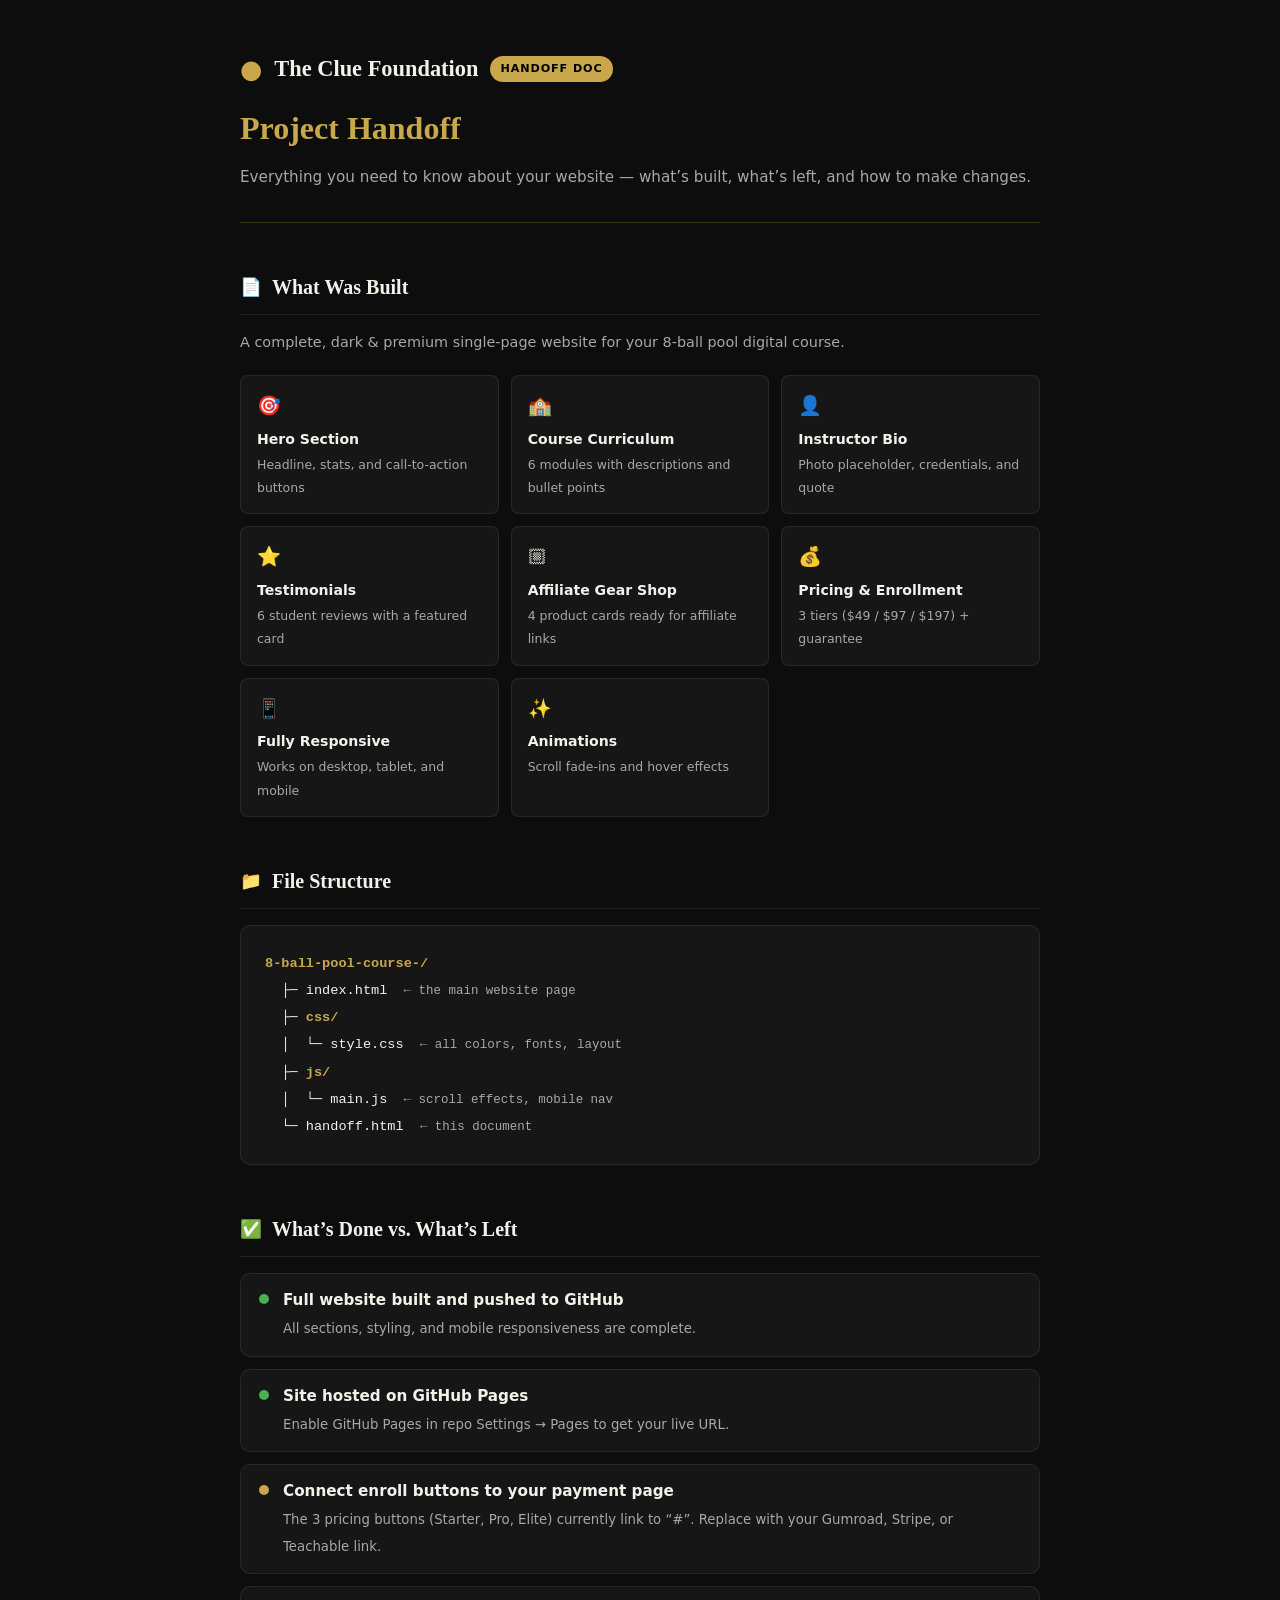
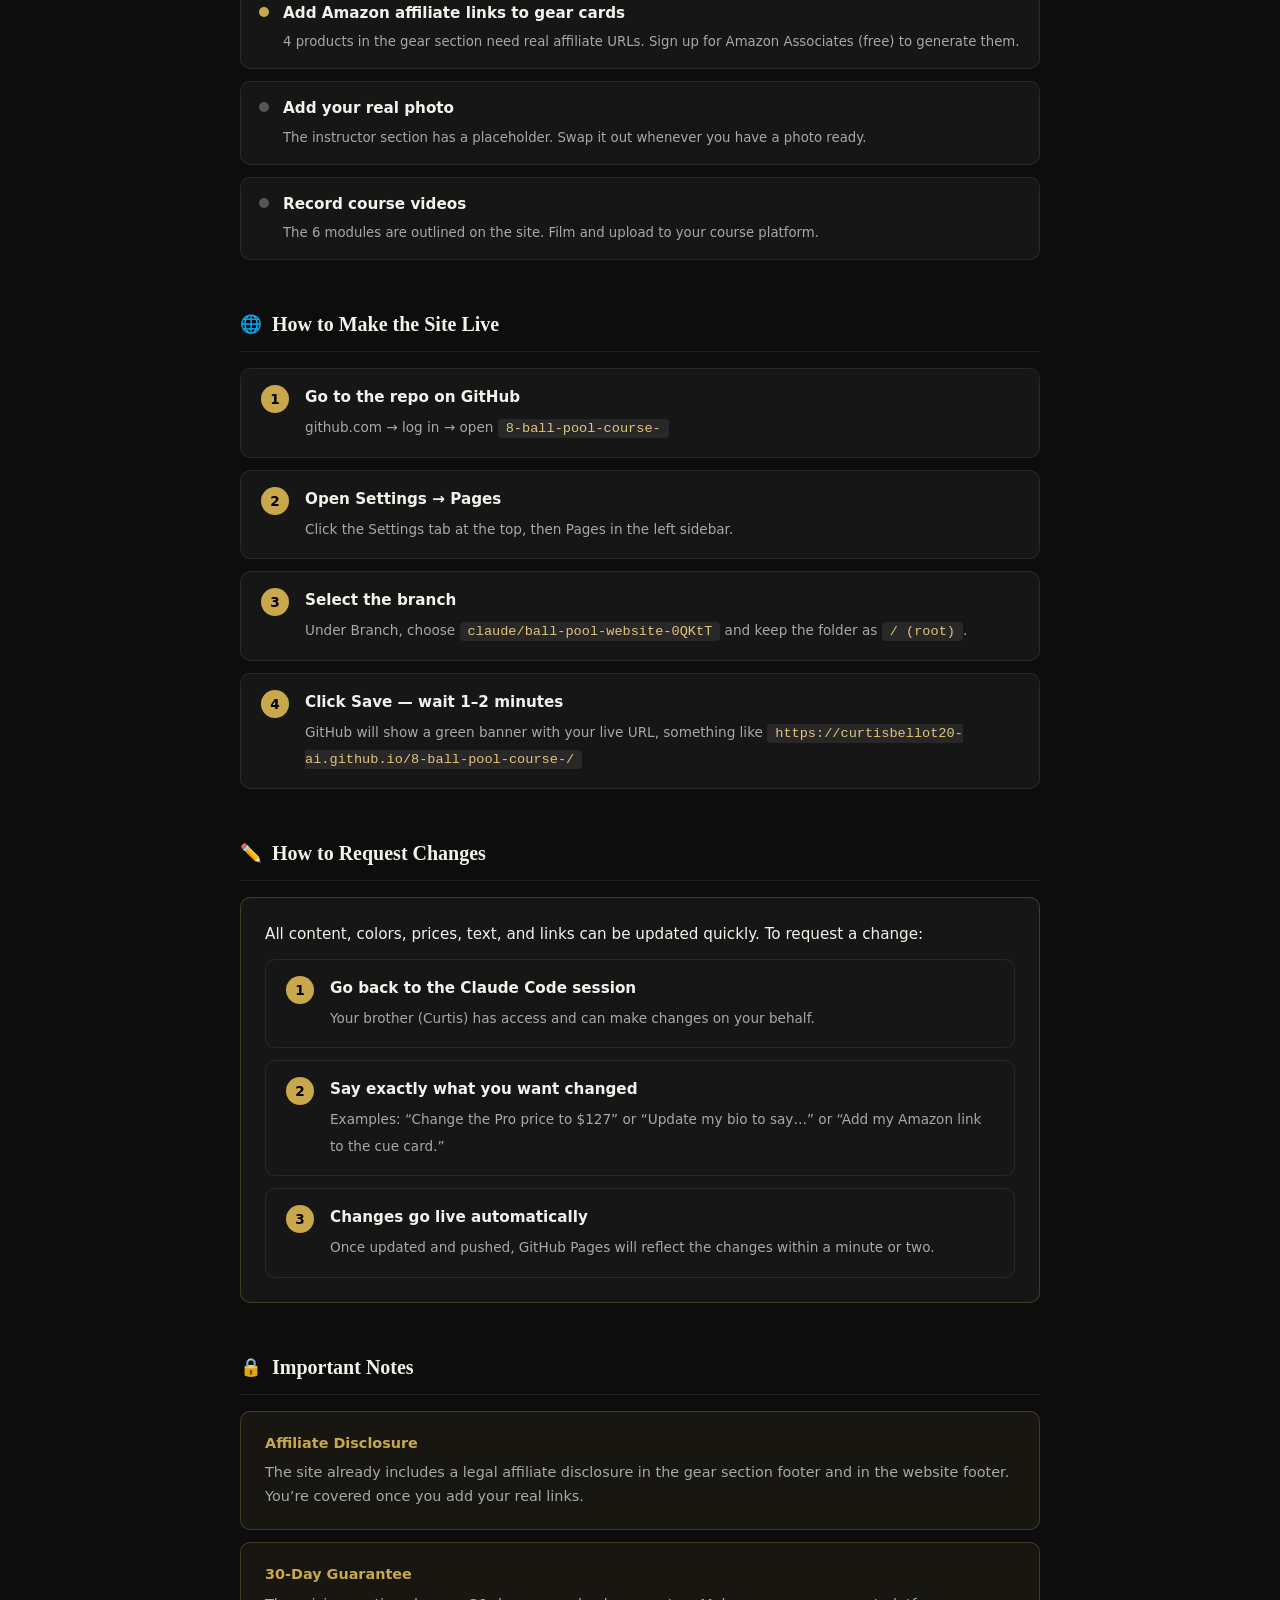
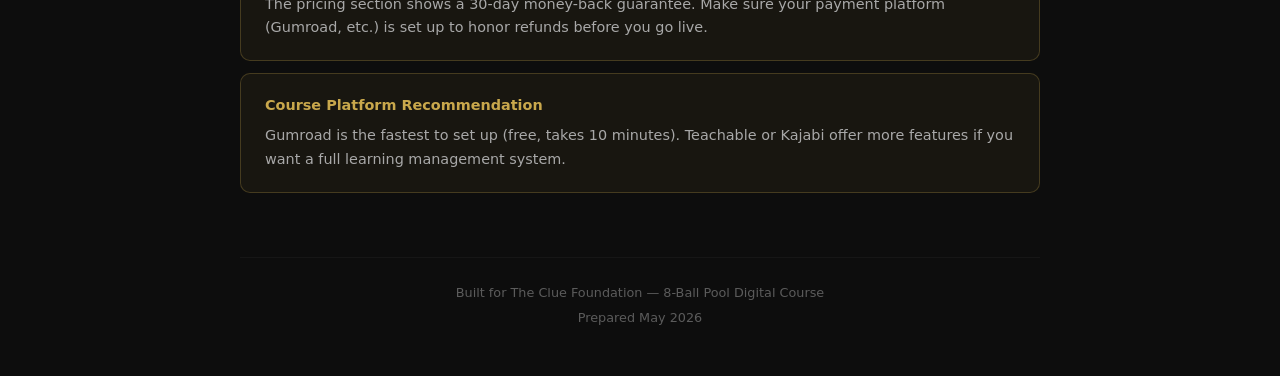
==== handoff.html @ 7ea2b619 "docs: add project handoff document" ====
<!DOCTYPE html>
<html lang="en">
<head>
  <meta charset="UTF-8" />
  <meta name="viewport" content="width=device-width, initial-scale=1.0" />
  <title>Project Handoff — The Clue Foundation</title>
  <style>
    *, *::before, *::after { box-sizing: border-box; margin: 0; padding: 0; }

    :root {
      --bg: #0d0d0d;
      --bg-card: #161616;
      --gold: #c9a84c;
      --gold-light: #e2c47a;
      --white: #f4f1eb;
      --muted: #a8a8a8;
      --border: rgba(201,168,76,0.25);
      --border-subtle: rgba(255,255,255,0.08);
      --green: #1a3a2a;
      --radius: 10px;
      --font-serif: 'Georgia', serif;
      --font-sans: system-ui, -apple-system, sans-serif;
    }

    body {
      background: var(--bg);
      color: var(--white);
      font-family: var(--font-sans);
      font-size: 16px;
      line-height: 1.65;
      padding: 48px 24px;
      -webkit-font-smoothing: antialiased;
    }

    .page { max-width: 800px; margin: 0 auto; }

    /* Header */
    .header {
      border-bottom: 1px solid var(--border);
      padding-bottom: 32px;
      margin-bottom: 48px;
    }
    .header-top {
      display: flex;
      align-items: center;
      gap: 12px;
      margin-bottom: 12px;
    }
    .logo-ball { font-size: 1.6rem; color: var(--gold); }
    .brand { font-family: var(--font-serif); font-size: 1.4rem; font-weight: 700; }
    .badge {
      background: var(--gold);
      color: #000;
      font-size: 0.7rem;
      font-weight: 700;
      padding: 4px 10px;
      border-radius: 20px;
      letter-spacing: 0.08em;
      text-transform: uppercase;
    }
    .header h1 {
      font-family: var(--font-serif);
      font-size: 2rem;
      font-weight: 700;
      margin-bottom: 10px;
      color: var(--gold);
    }
    .header p { color: var(--muted); font-size: 0.95rem; }

    /* Sections */
    .section { margin-bottom: 48px; }
    .section-title {
      font-family: var(--font-serif);
      font-size: 1.25rem;
      font-weight: 700;
      color: var(--white);
      margin-bottom: 16px;
      padding-bottom: 10px;
      border-bottom: 1px solid var(--border-subtle);
      display: flex;
      align-items: center;
      gap: 10px;
    }
    .section-title .icon { font-size: 1.1rem; }

    /* Cards */
    .card {
      background: var(--bg-card);
      border: 1px solid var(--border-subtle);
      border-radius: var(--radius);
      padding: 24px;
      margin-bottom: 16px;
    }
    .card.highlight { border-color: var(--border); }

    /* Status list */
    .status-list { display: flex; flex-direction: column; gap: 12px; }
    .status-item {
      display: flex;
      align-items: flex-start;
      gap: 14px;
      padding: 14px 18px;
      background: var(--bg-card);
      border: 1px solid var(--border-subtle);
      border-radius: var(--radius);
    }
    .status-dot {
      width: 10px;
      height: 10px;
      border-radius: 50%;
      flex-shrink: 0;
      margin-top: 6px;
    }
    .done   { background: #4caf50; }
    .todo   { background: var(--gold); }
    .later  { background: #555; }
    .status-text strong { display: block; font-size: 0.95rem; margin-bottom: 2px; }
    .status-text span   { font-size: 0.83rem; color: var(--muted); }

    /* File tree */
    .file-tree {
      font-family: 'Courier New', monospace;
      font-size: 0.85rem;
      background: var(--bg-card);
      border: 1px solid var(--border-subtle);
      border-radius: var(--radius);
      padding: 24px;
      line-height: 2;
    }
    .file-tree .folder { color: var(--gold); font-weight: 700; }
    .file-tree .file   { color: var(--white); }
    .file-tree .note   { color: var(--muted); font-size: 0.78rem; margin-left: 8px; }

    /* Steps */
    .steps { display: flex; flex-direction: column; gap: 12px; }
    .step {
      display: flex;
      gap: 16px;
      align-items: flex-start;
      padding: 16px 20px;
      background: var(--bg-card);
      border: 1px solid var(--border-subtle);
      border-radius: var(--radius);
    }
    .step-num {
      width: 28px;
      height: 28px;
      border-radius: 50%;
      background: var(--gold);
      color: #000;
      font-weight: 700;
      font-size: 0.85rem;
      display: flex;
      align-items: center;
      justify-content: center;
      flex-shrink: 0;
    }
    .step-body strong { display: block; margin-bottom: 4px; font-size: 0.95rem; }
    .step-body span   { font-size: 0.85rem; color: var(--muted); }

    /* Sections built */
    .sections-grid {
      display: grid;
      grid-template-columns: repeat(auto-fill, minmax(220px, 1fr));
      gap: 12px;
    }
    .section-chip {
      background: var(--bg-card);
      border: 1px solid var(--border-subtle);
      border-radius: 8px;
      padding: 14px 16px;
      font-size: 0.88rem;
    }
    .section-chip .chip-icon { font-size: 1.2rem; margin-bottom: 6px; }
    .section-chip strong { display: block; margin-bottom: 2px; }
    .section-chip span { font-size: 0.78rem; color: var(--muted); }

    /* Info box */
    .info-box {
      background: rgba(201,168,76,0.06);
      border: 1px solid var(--border);
      border-radius: var(--radius);
      padding: 20px 24px;
      font-size: 0.9rem;
      color: var(--muted);
    }
    .info-box strong { color: var(--gold); display: block; margin-bottom: 6px; }

    code {
      background: rgba(255,255,255,0.08);
      padding: 2px 8px;
      border-radius: 4px;
      font-size: 0.85rem;
      font-family: 'Courier New', monospace;
      color: var(--gold-light);
    }

    /* Footer */
    .footer {
      margin-top: 64px;
      padding-top: 24px;
      border-top: 1px solid var(--border-subtle);
      text-align: center;
      font-size: 0.8rem;
      color: var(--muted);
      opacity: 0.5;
    }
  </style>
</head>
<body>
<div class="page">

  <!-- Header -->
  <div class="header">
    <div class="header-top">
      <span class="logo-ball">&#9679;</span>
      <span class="brand">The Clue Foundation</span>
      <span class="badge">Handoff Doc</span>
    </div>
    <h1>Project Handoff</h1>
    <p>Everything you need to know about your website &mdash; what&rsquo;s built, what&rsquo;s left, and how to make changes.</p>
  </div>

  <!-- What was built -->
  <div class="section">
    <div class="section-title"><span class="icon">&#128196;</span> What Was Built</div>
    <p style="color:var(--muted); font-size:0.9rem; margin-bottom:20px;">A complete, dark &amp; premium single-page website for your 8-ball pool digital course.</p>
    <div class="sections-grid">
      <div class="section-chip">
        <div class="chip-icon">&#127919;</div>
        <strong>Hero Section</strong>
        <span>Headline, stats, and call-to-action buttons</span>
      </div>
      <div class="section-chip">
        <div class="chip-icon">&#127979;</div>
        <strong>Course Curriculum</strong>
        <span>6 modules with descriptions and bullet points</span>
      </div>
      <div class="section-chip">
        <div class="chip-icon">&#128100;</div>
        <strong>Instructor Bio</strong>
        <span>Photo placeholder, credentials, and quote</span>
      </div>
      <div class="section-chip">
        <div class="chip-icon">&#11088;</div>
        <strong>Testimonials</strong>
        <span>6 student reviews with a featured card</span>
      </div>
      <div class="section-chip">
        <div class="chip-icon">&#127996;</div>
        <strong>Affiliate Gear Shop</strong>
        <span>4 product cards ready for affiliate links</span>
      </div>
      <div class="section-chip">
        <div class="chip-icon">&#128176;</div>
        <strong>Pricing &amp; Enrollment</strong>
        <span>3 tiers ($49 / $97 / $197) + guarantee</span>
      </div>
      <div class="section-chip">
        <div class="chip-icon">&#128241;</div>
        <strong>Fully Responsive</strong>
        <span>Works on desktop, tablet, and mobile</span>
      </div>
      <div class="section-chip">
        <div class="chip-icon">&#10024;</div>
        <strong>Animations</strong>
        <span>Scroll fade-ins and hover effects</span>
      </div>
    </div>
  </div>

  <!-- File structure -->
  <div class="section">
    <div class="section-title"><span class="icon">&#128193;</span> File Structure</div>
    <div class="file-tree">
      <div><span class="folder">8-ball-pool-course-/</span></div>
      <div>&nbsp;&nbsp;&#9500;&#9472; <span class="file">index.html</span> <span class="note">&larr; the main website page</span></div>
      <div>&nbsp;&nbsp;&#9500;&#9472; <span class="folder">css/</span></div>
      <div>&nbsp;&nbsp;&#9474;&nbsp;&nbsp;&#9492;&#9472; <span class="file">style.css</span> <span class="note">&larr; all colors, fonts, layout</span></div>
      <div>&nbsp;&nbsp;&#9500;&#9472; <span class="folder">js/</span></div>
      <div>&nbsp;&nbsp;&#9474;&nbsp;&nbsp;&#9492;&#9472; <span class="file">main.js</span> <span class="note">&larr; scroll effects, mobile nav</span></div>
      <div>&nbsp;&nbsp;&#9492;&#9472; <span class="file">handoff.html</span> <span class="note">&larr; this document</span></div>
    </div>
  </div>

  <!-- Status -->
  <div class="section">
    <div class="section-title"><span class="icon">&#9989;</span> What&rsquo;s Done vs. What&rsquo;s Left</div>
    <div class="status-list">
      <div class="status-item">
        <div class="status-dot done"></div>
        <div class="status-text">
          <strong>Full website built and pushed to GitHub</strong>
          <span>All sections, styling, and mobile responsiveness are complete.</span>
        </div>
      </div>
      <div class="status-item">
        <div class="status-dot done"></div>
        <div class="status-text">
          <strong>Site hosted on GitHub Pages</strong>
          <span>Enable GitHub Pages in repo Settings &rarr; Pages to get your live URL.</span>
        </div>
      </div>
      <div class="status-item">
        <div class="status-dot todo"></div>
        <div class="status-text">
          <strong>Connect enroll buttons to your payment page</strong>
          <span>The 3 pricing buttons (Starter, Pro, Elite) currently link to &ldquo;#&rdquo;. Replace with your Gumroad, Stripe, or Teachable link.</span>
        </div>
      </div>
      <div class="status-item">
        <div class="status-dot todo"></div>
        <div class="status-text">
          <strong>Add Amazon affiliate links to gear cards</strong>
          <span>4 products in the gear section need real affiliate URLs. Sign up for Amazon Associates (free) to generate them.</span>
        </div>
      </div>
      <div class="status-item">
        <div class="status-dot later"></div>
        <div class="status-text">
          <strong>Add your real photo</strong>
          <span>The instructor section has a placeholder. Swap it out whenever you have a photo ready.</span>
        </div>
      </div>
      <div class="status-item">
        <div class="status-dot later"></div>
        <div class="status-text">
          <strong>Record course videos</strong>
          <span>The 6 modules are outlined on the site. Film and upload to your course platform.</span>
        </div>
      </div>
    </div>
  </div>

  <!-- How to go live -->
  <div class="section">
    <div class="section-title"><span class="icon">&#127760;</span> How to Make the Site Live</div>
    <div class="steps">
      <div class="step">
        <div class="step-num">1</div>
        <div class="step-body">
          <strong>Go to the repo on GitHub</strong>
          <span>github.com &rarr; log in &rarr; open <code>8-ball-pool-course-</code></span>
        </div>
      </div>
      <div class="step">
        <div class="step-num">2</div>
        <div class="step-body">
          <strong>Open Settings &rarr; Pages</strong>
          <span>Click the Settings tab at the top, then Pages in the left sidebar.</span>
        </div>
      </div>
      <div class="step">
        <div class="step-num">3</div>
        <div class="step-body">
          <strong>Select the branch</strong>
          <span>Under Branch, choose <code>claude/ball-pool-website-0QKtT</code> and keep the folder as <code>/ (root)</code>.</span>
        </div>
      </div>
      <div class="step">
        <div class="step-num">4</div>
        <div class="step-body">
          <strong>Click Save &mdash; wait 1&ndash;2 minutes</strong>
          <span>GitHub will show a green banner with your live URL, something like <code>https://curtisbellot20-ai.github.io/8-ball-pool-course-/</code></span>
        </div>
      </div>
    </div>
  </div>

  <!-- How to request changes -->
  <div class="section">
    <div class="section-title"><span class="icon">&#9999;&#65039;</span> How to Request Changes</div>
    <div class="card highlight">
      <p style="margin-bottom:12px; font-size:0.95rem;">All content, colors, prices, text, and links can be updated quickly. To request a change:</p>
      <div class="steps">
        <div class="step">
          <div class="step-num">1</div>
          <div class="step-body">
            <strong>Go back to the Claude Code session</strong>
            <span>Your brother (Curtis) has access and can make changes on your behalf.</span>
          </div>
        </div>
        <div class="step">
          <div class="step-num">2</div>
          <div class="step-body">
            <strong>Say exactly what you want changed</strong>
            <span>Examples: &ldquo;Change the Pro price to $127&rdquo; or &ldquo;Update my bio to say&hellip;&rdquo; or &ldquo;Add my Amazon link to the cue card.&rdquo;</span>
          </div>
        </div>
        <div class="step">
          <div class="step-num">3</div>
          <div class="step-body">
            <strong>Changes go live automatically</strong>
            <span>Once updated and pushed, GitHub Pages will reflect the changes within a minute or two.</span>
          </div>
        </div>
      </div>
    </div>
  </div>

  <!-- Notes -->
  <div class="section">
    <div class="section-title"><span class="icon">&#128274;</span> Important Notes</div>
    <div class="info-box">
      <strong>Affiliate Disclosure</strong>
      The site already includes a legal affiliate disclosure in the gear section footer and in the website footer. You&rsquo;re covered once you add your real links.
    </div>
    <div class="info-box" style="margin-top:12px;">
      <strong>30-Day Guarantee</strong>
      The pricing section shows a 30-day money-back guarantee. Make sure your payment platform (Gumroad, etc.) is set up to honor refunds before you go live.
    </div>
    <div class="info-box" style="margin-top:12px;">
      <strong>Course Platform Recommendation</strong>
      Gumroad is the fastest to set up (free, takes 10 minutes). Teachable or Kajabi offer more features if you want a full learning management system.
    </div>
  </div>

  <div class="footer">
    <p>Built for The Clue Foundation &mdash; 8-Ball Pool Digital Course</p>
    <p style="margin-top:4px;">Prepared May 2026</p>
  </div>

</div>
</body>
</html>
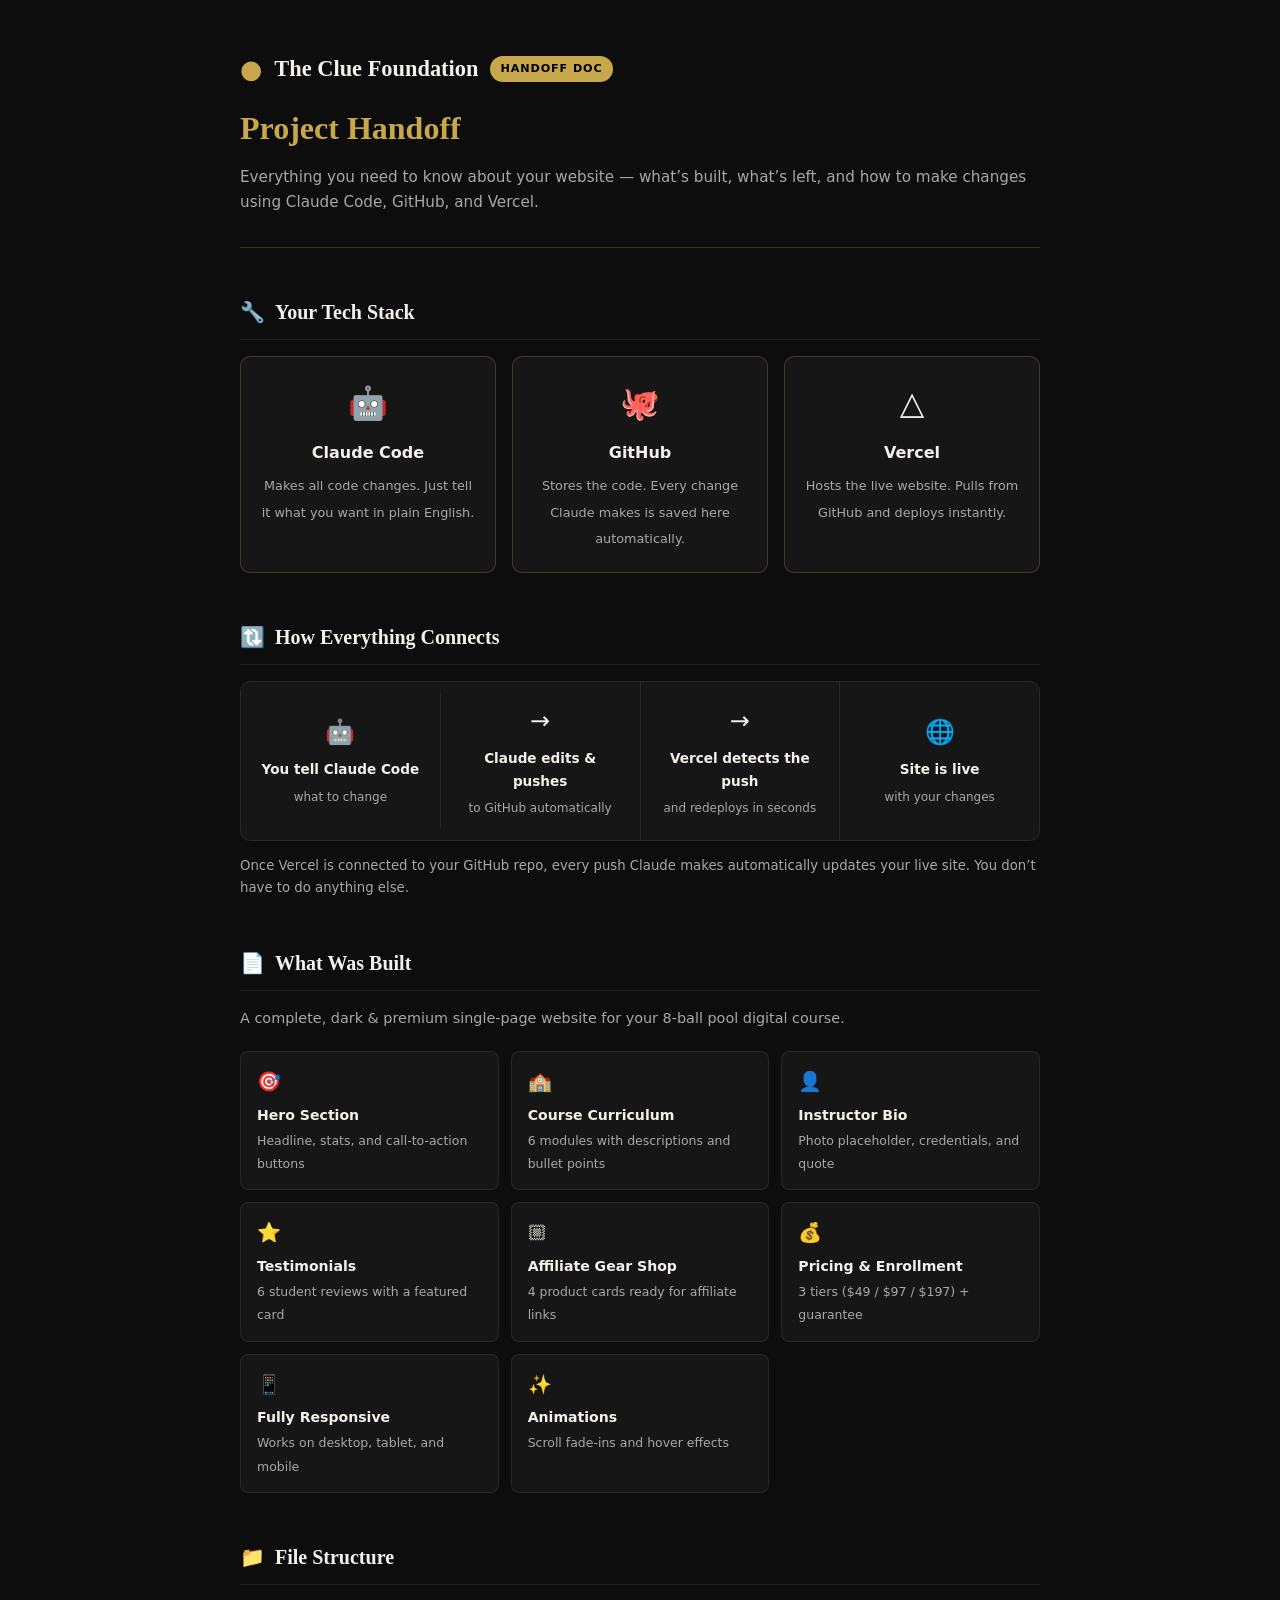
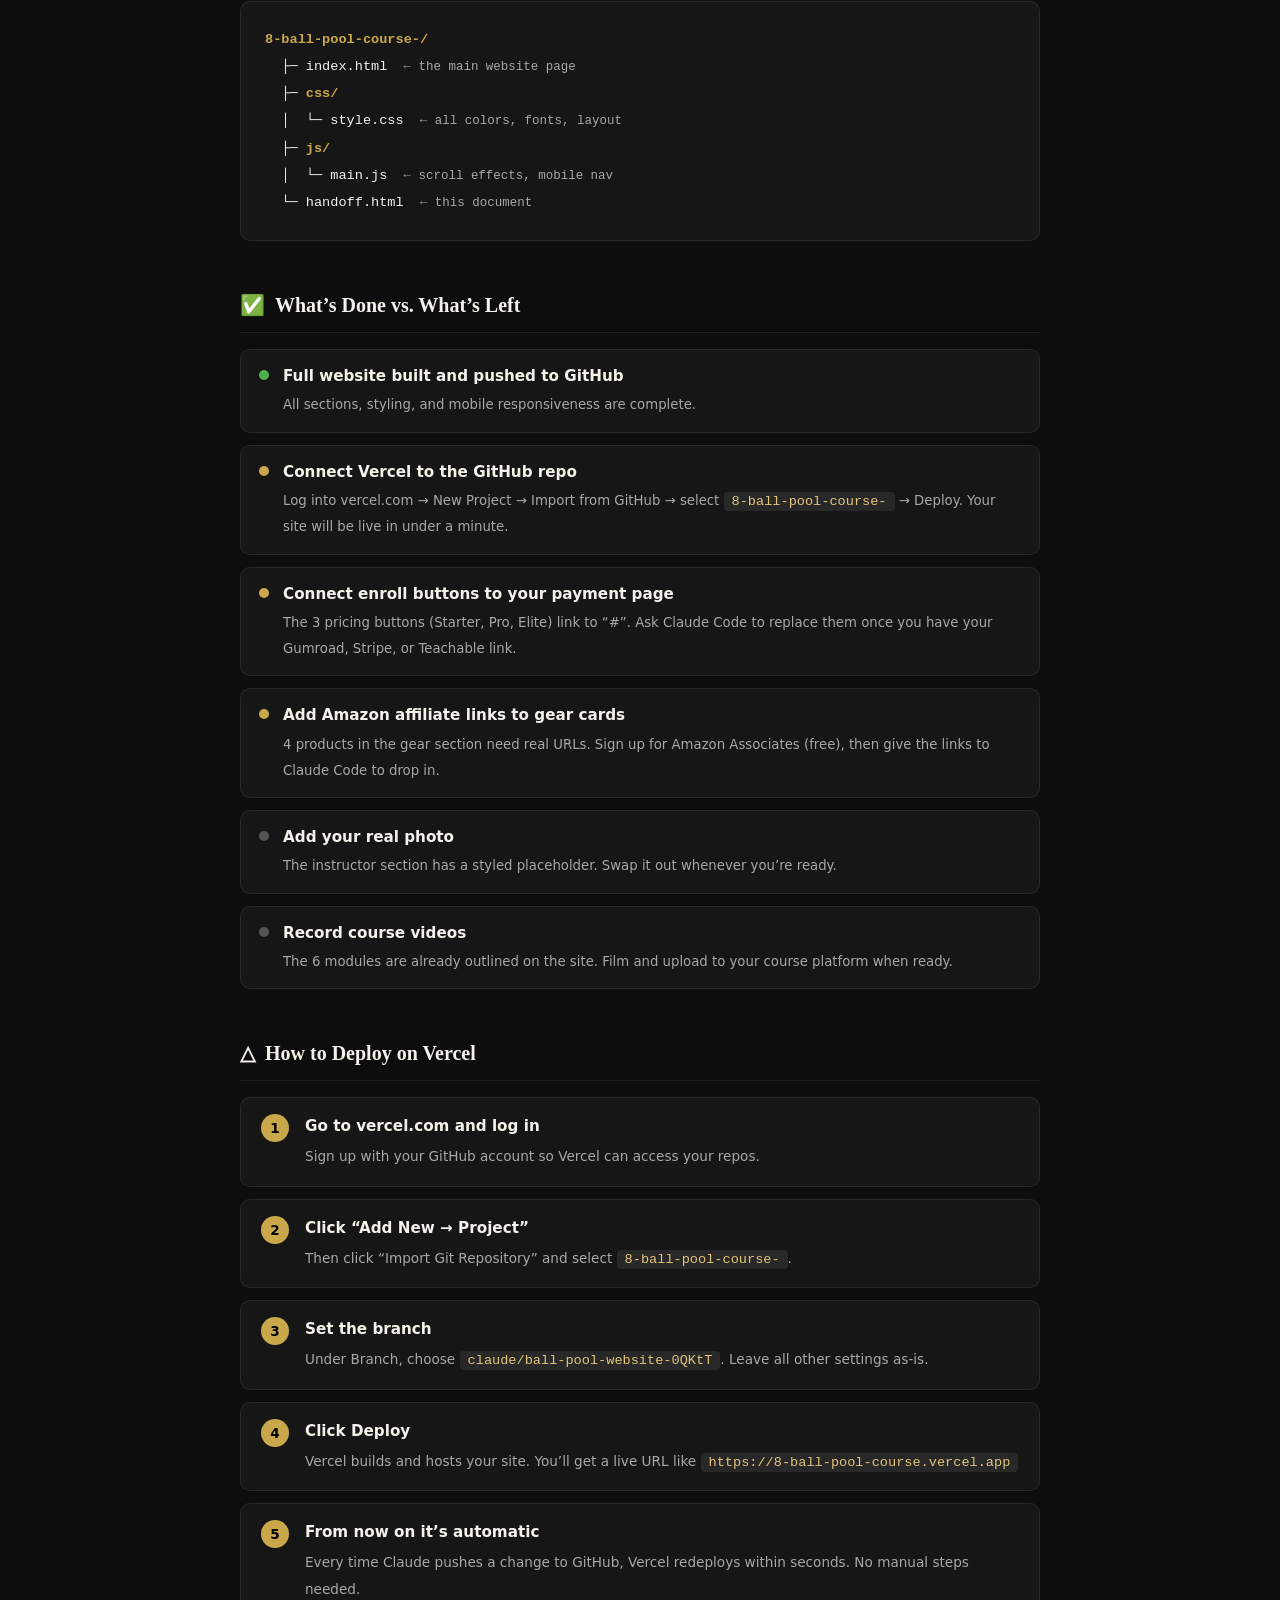
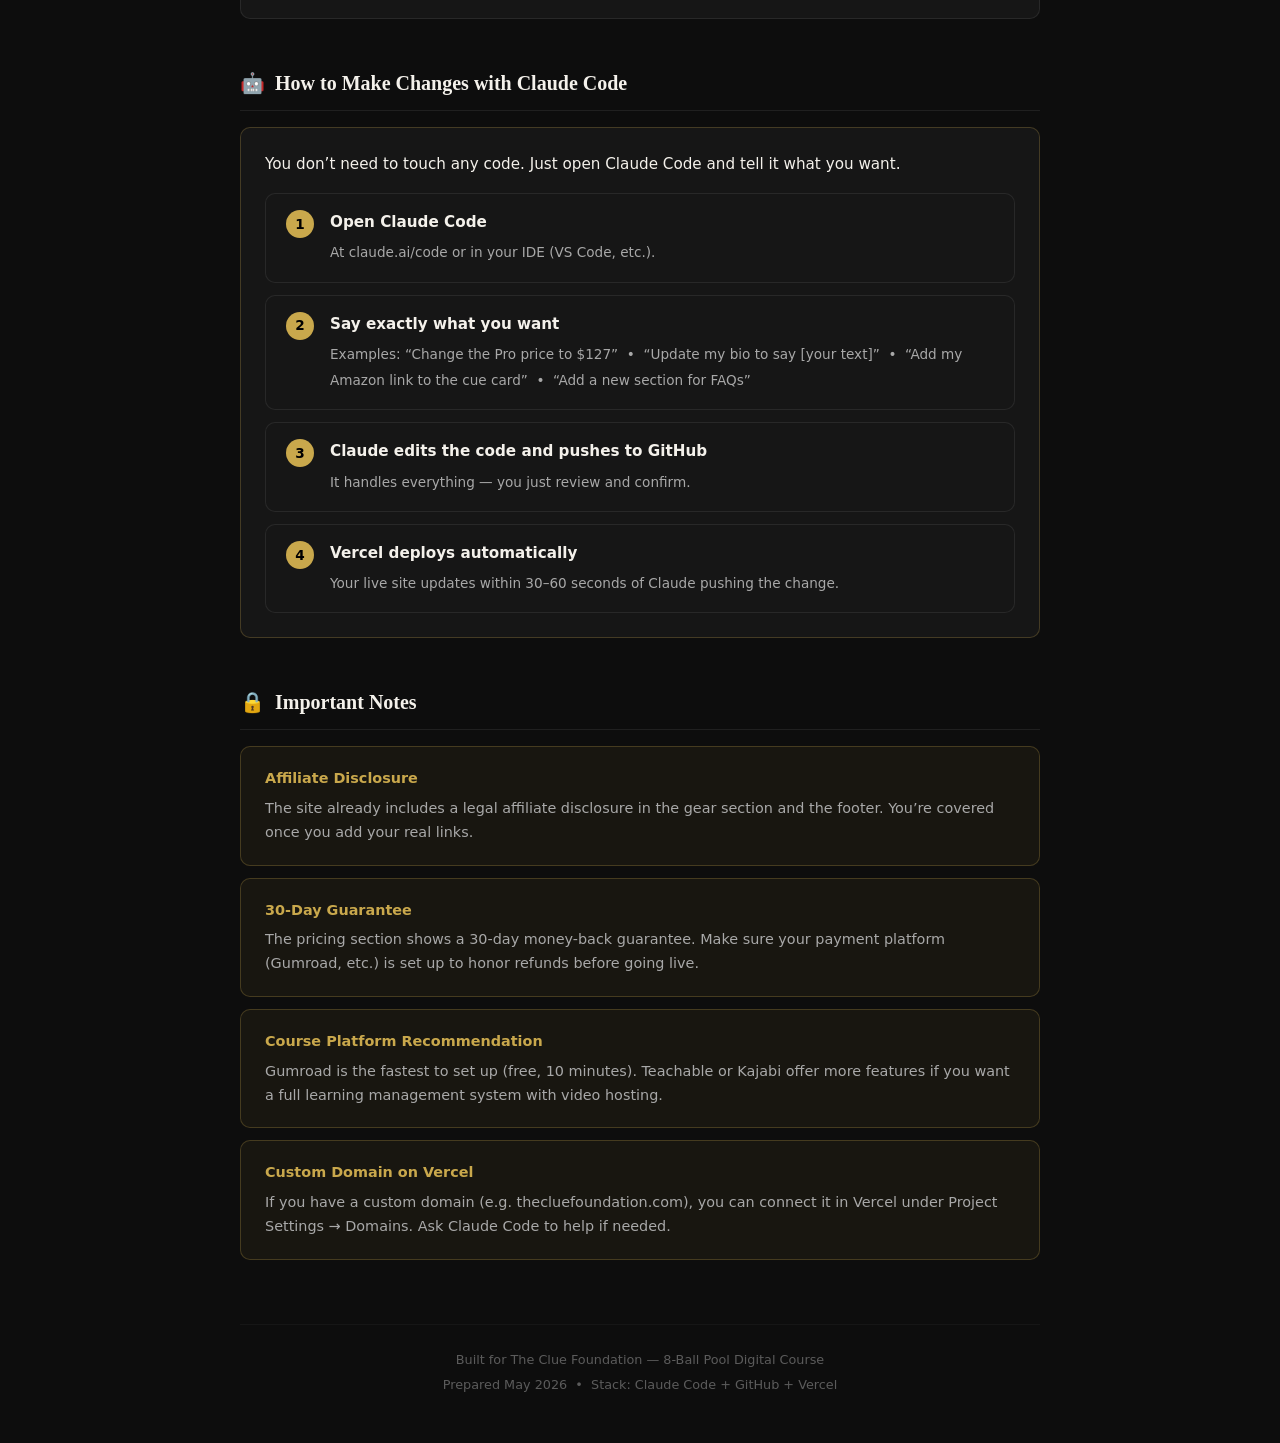
==== commit 09271bb9: "docs: update handoff doc for Claude Code, GitHub, and Vercel workflow" ====
--- a/handoff.html
+++ b/handoff.html
@@ -16,7 +16,6 @@
       --muted: #a8a8a8;
       --border: rgba(201,168,76,0.25);
       --border-subtle: rgba(255,255,255,0.08);
-      --green: #1a3a2a;
       --radius: 10px;
       --font-serif: 'Georgia', serif;
       --font-sans: system-ui, -apple-system, sans-serif;
@@ -34,176 +33,119 @@
 
     .page { max-width: 800px; margin: 0 auto; }
 
-    /* Header */
     .header {
       border-bottom: 1px solid var(--border);
       padding-bottom: 32px;
       margin-bottom: 48px;
     }
-    .header-top {
-      display: flex;
-      align-items: center;
-      gap: 12px;
-      margin-bottom: 12px;
-    }
+    .header-top { display: flex; align-items: center; gap: 12px; margin-bottom: 12px; }
     .logo-ball { font-size: 1.6rem; color: var(--gold); }
     .brand { font-family: var(--font-serif); font-size: 1.4rem; font-weight: 700; }
     .badge {
-      background: var(--gold);
-      color: #000;
-      font-size: 0.7rem;
-      font-weight: 700;
-      padding: 4px 10px;
-      border-radius: 20px;
-      letter-spacing: 0.08em;
-      text-transform: uppercase;
-    }
-    .header h1 {
-      font-family: var(--font-serif);
-      font-size: 2rem;
-      font-weight: 700;
-      margin-bottom: 10px;
-      color: var(--gold);
-    }
+      background: var(--gold); color: #000; font-size: 0.7rem; font-weight: 700;
+      padding: 4px 10px; border-radius: 20px; letter-spacing: 0.08em; text-transform: uppercase;
+    }
+    .header h1 { font-family: var(--font-serif); font-size: 2rem; font-weight: 700; margin-bottom: 10px; color: var(--gold); }
     .header p { color: var(--muted); font-size: 0.95rem; }
 
-    /* Sections */
     .section { margin-bottom: 48px; }
     .section-title {
-      font-family: var(--font-serif);
-      font-size: 1.25rem;
-      font-weight: 700;
-      color: var(--white);
-      margin-bottom: 16px;
-      padding-bottom: 10px;
-      border-bottom: 1px solid var(--border-subtle);
-      display: flex;
-      align-items: center;
-      gap: 10px;
-    }
-    .section-title .icon { font-size: 1.1rem; }
-
-    /* Cards */
-    .card {
-      background: var(--bg-card);
-      border: 1px solid var(--border-subtle);
-      border-radius: var(--radius);
-      padding: 24px;
-      margin-bottom: 16px;
-    }
+      font-family: var(--font-serif); font-size: 1.25rem; font-weight: 700; color: var(--white);
+      margin-bottom: 16px; padding-bottom: 10px; border-bottom: 1px solid var(--border-subtle);
+      display: flex; align-items: center; gap: 10px;
+    }
+
+    .card { background: var(--bg-card); border: 1px solid var(--border-subtle); border-radius: var(--radius); padding: 24px; margin-bottom: 16px; }
     .card.highlight { border-color: var(--border); }
 
-    /* Status list */
     .status-list { display: flex; flex-direction: column; gap: 12px; }
     .status-item {
-      display: flex;
-      align-items: flex-start;
-      gap: 14px;
-      padding: 14px 18px;
-      background: var(--bg-card);
-      border: 1px solid var(--border-subtle);
-      border-radius: var(--radius);
-    }
-    .status-dot {
-      width: 10px;
-      height: 10px;
-      border-radius: 50%;
-      flex-shrink: 0;
-      margin-top: 6px;
-    }
-    .done   { background: #4caf50; }
-    .todo   { background: var(--gold); }
-    .later  { background: #555; }
+      display: flex; align-items: flex-start; gap: 14px; padding: 14px 18px;
+      background: var(--bg-card); border: 1px solid var(--border-subtle); border-radius: var(--radius);
+    }
+    .status-dot { width: 10px; height: 10px; border-radius: 50%; flex-shrink: 0; margin-top: 6px; }
+    .done  { background: #4caf50; }
+    .todo  { background: var(--gold); }
+    .later { background: #555; }
     .status-text strong { display: block; font-size: 0.95rem; margin-bottom: 2px; }
     .status-text span   { font-size: 0.83rem; color: var(--muted); }
 
-    /* File tree */
     .file-tree {
-      font-family: 'Courier New', monospace;
-      font-size: 0.85rem;
-      background: var(--bg-card);
-      border: 1px solid var(--border-subtle);
-      border-radius: var(--radius);
-      padding: 24px;
-      line-height: 2;
+      font-family: 'Courier New', monospace; font-size: 0.85rem;
+      background: var(--bg-card); border: 1px solid var(--border-subtle);
+      border-radius: var(--radius); padding: 24px; line-height: 2;
     }
     .file-tree .folder { color: var(--gold); font-weight: 700; }
     .file-tree .file   { color: var(--white); }
     .file-tree .note   { color: var(--muted); font-size: 0.78rem; margin-left: 8px; }
 
-    /* Steps */
     .steps { display: flex; flex-direction: column; gap: 12px; }
     .step {
-      display: flex;
-      gap: 16px;
-      align-items: flex-start;
-      padding: 16px 20px;
-      background: var(--bg-card);
-      border: 1px solid var(--border-subtle);
-      border-radius: var(--radius);
+      display: flex; gap: 16px; align-items: flex-start; padding: 16px 20px;
+      background: var(--bg-card); border: 1px solid var(--border-subtle); border-radius: var(--radius);
     }
     .step-num {
-      width: 28px;
-      height: 28px;
-      border-radius: 50%;
-      background: var(--gold);
-      color: #000;
-      font-weight: 700;
-      font-size: 0.85rem;
-      display: flex;
-      align-items: center;
-      justify-content: center;
-      flex-shrink: 0;
+      width: 28px; height: 28px; border-radius: 50%; background: var(--gold); color: #000;
+      font-weight: 700; font-size: 0.85rem; display: flex; align-items: center;
+      justify-content: center; flex-shrink: 0;
     }
     .step-body strong { display: block; margin-bottom: 4px; font-size: 0.95rem; }
     .step-body span   { font-size: 0.85rem; color: var(--muted); }
 
-    /* Sections built */
-    .sections-grid {
-      display: grid;
-      grid-template-columns: repeat(auto-fill, minmax(220px, 1fr));
-      gap: 12px;
-    }
+    .tools-grid { display: grid; grid-template-columns: repeat(3, 1fr); gap: 16px; }
+    .tool-card {
+      background: var(--bg-card); border: 1px solid var(--border-subtle);
+      border-radius: var(--radius); padding: 20px; text-align: center;
+    }
+    .tool-card.highlight { border-color: var(--border); }
+    .tool-icon { font-size: 2rem; margin-bottom: 10px; }
+    .tool-card strong { display: block; margin-bottom: 6px; font-size: 1rem; }
+    .tool-card span { font-size: 0.8rem; color: var(--muted); }
+
+    .sections-grid { display: grid; grid-template-columns: repeat(auto-fill, minmax(220px, 1fr)); gap: 12px; }
     .section-chip {
-      background: var(--bg-card);
-      border: 1px solid var(--border-subtle);
-      border-radius: 8px;
-      padding: 14px 16px;
-      font-size: 0.88rem;
+      background: var(--bg-card); border: 1px solid var(--border-subtle);
+      border-radius: 8px; padding: 14px 16px; font-size: 0.88rem;
     }
     .section-chip .chip-icon { font-size: 1.2rem; margin-bottom: 6px; }
     .section-chip strong { display: block; margin-bottom: 2px; }
     .section-chip span { font-size: 0.78rem; color: var(--muted); }
 
-    /* Info box */
     .info-box {
-      background: rgba(201,168,76,0.06);
-      border: 1px solid var(--border);
-      border-radius: var(--radius);
-      padding: 20px 24px;
-      font-size: 0.9rem;
-      color: var(--muted);
+      background: rgba(201,168,76,0.06); border: 1px solid var(--border);
+      border-radius: var(--radius); padding: 20px 24px; font-size: 0.9rem; color: var(--muted);
     }
     .info-box strong { color: var(--gold); display: block; margin-bottom: 6px; }
 
+    .flow {
+      display: flex; align-items: center; gap: 0; flex-wrap: wrap;
+      background: var(--bg-card); border: 1px solid var(--border-subtle);
+      border-radius: var(--radius); overflow: hidden;
+    }
+    .flow-step {
+      flex: 1; padding: 20px 16px; text-align: center; min-width: 140px;
+      border-right: 1px solid var(--border-subtle);
+    }
+    .flow-step:last-child { border-right: none; }
+    .flow-step .f-icon { font-size: 1.5rem; margin-bottom: 6px; }
+    .flow-step strong { display: block; font-size: 0.85rem; margin-bottom: 2px; }
+    .flow-step span { font-size: 0.75rem; color: var(--muted); }
+
     code {
-      background: rgba(255,255,255,0.08);
-      padding: 2px 8px;
-      border-radius: 4px;
-      font-size: 0.85rem;
-      font-family: 'Courier New', monospace;
-      color: var(--gold-light);
-    }
-
-    /* Footer */
+      background: rgba(255,255,255,0.08); padding: 2px 8px; border-radius: 4px;
+      font-size: 0.85rem; font-family: 'Courier New', monospace; color: var(--gold-light);
+    }
+
     .footer {
-      margin-top: 64px;
-      padding-top: 24px;
-      border-top: 1px solid var(--border-subtle);
-      text-align: center;
-      font-size: 0.8rem;
-      color: var(--muted);
-      opacity: 0.5;
+      margin-top: 64px; padding-top: 24px; border-top: 1px solid var(--border-subtle);
+      text-align: center; font-size: 0.8rem; color: var(--muted); opacity: 0.5;
+    }
+
+    @media (max-width: 600px) {
+      .tools-grid { grid-template-columns: 1fr; }
+      .flow { flex-direction: column; }
+      .flow-step { border-right: none; border-bottom: 1px solid var(--border-subtle); }
+      .flow-step:last-child { border-bottom: none; }
     }
   </style>
 </head>
@@ -218,60 +160,78 @@
       <span class="badge">Handoff Doc</span>
     </div>
     <h1>Project Handoff</h1>
-    <p>Everything you need to know about your website &mdash; what&rsquo;s built, what&rsquo;s left, and how to make changes.</p>
+    <p>Everything you need to know about your website &mdash; what&rsquo;s built, what&rsquo;s left, and how to make changes using Claude Code, GitHub, and Vercel.</p>
+  </div>
+
+  <!-- Your Stack -->
+  <div class="section">
+    <div class="section-title"><span>&#128295;</span> Your Tech Stack</div>
+    <div class="tools-grid">
+      <div class="tool-card highlight">
+        <div class="tool-icon">&#129302;</div>
+        <strong>Claude Code</strong>
+        <span>Makes all code changes. Just tell it what you want in plain English.</span>
+      </div>
+      <div class="tool-card highlight">
+        <div class="tool-icon">&#128025;</div>
+        <strong>GitHub</strong>
+        <span>Stores the code. Every change Claude makes is saved here automatically.</span>
+      </div>
+      <div class="tool-card highlight">
+        <div class="tool-icon">&#9651;</div>
+        <strong>Vercel</strong>
+        <span>Hosts the live website. Pulls from GitHub and deploys instantly.</span>
+      </div>
+    </div>
+  </div>
+
+  <!-- How they connect -->
+  <div class="section">
+    <div class="section-title"><span>&#128259;</span> How Everything Connects</div>
+    <div class="flow">
+      <div class="flow-step">
+        <div class="f-icon">&#129302;</div>
+        <strong>You tell Claude Code</strong>
+        <span>what to change</span>
+      </div>
+      <div class="flow-step">
+        <div class="f-icon">&#8594;</div>
+        <strong>Claude edits &amp; pushes</strong>
+        <span>to GitHub automatically</span>
+      </div>
+      <div class="flow-step">
+        <div class="f-icon">&#8594;</div>
+        <strong>Vercel detects the push</strong>
+        <span>and redeploys in seconds</span>
+      </div>
+      <div class="flow-step">
+        <div class="f-icon">&#127760;</div>
+        <strong>Site is live</strong>
+        <span>with your changes</span>
+      </div>
+    </div>
+    <p style="margin-top:14px; font-size:0.83rem; color:var(--muted);">Once Vercel is connected to your GitHub repo, every push Claude makes automatically updates your live site. You don&rsquo;t have to do anything else.</p>
   </div>
 
   <!-- What was built -->
   <div class="section">
-    <div class="section-title"><span class="icon">&#128196;</span> What Was Built</div>
+    <div class="section-title"><span>&#128196;</span> What Was Built</div>
     <p style="color:var(--muted); font-size:0.9rem; margin-bottom:20px;">A complete, dark &amp; premium single-page website for your 8-ball pool digital course.</p>
     <div class="sections-grid">
-      <div class="section-chip">
-        <div class="chip-icon">&#127919;</div>
-        <strong>Hero Section</strong>
-        <span>Headline, stats, and call-to-action buttons</span>
-      </div>
-      <div class="section-chip">
-        <div class="chip-icon">&#127979;</div>
-        <strong>Course Curriculum</strong>
-        <span>6 modules with descriptions and bullet points</span>
-      </div>
-      <div class="section-chip">
-        <div class="chip-icon">&#128100;</div>
-        <strong>Instructor Bio</strong>
-        <span>Photo placeholder, credentials, and quote</span>
-      </div>
-      <div class="section-chip">
-        <div class="chip-icon">&#11088;</div>
-        <strong>Testimonials</strong>
-        <span>6 student reviews with a featured card</span>
-      </div>
-      <div class="section-chip">
-        <div class="chip-icon">&#127996;</div>
-        <strong>Affiliate Gear Shop</strong>
-        <span>4 product cards ready for affiliate links</span>
-      </div>
-      <div class="section-chip">
-        <div class="chip-icon">&#128176;</div>
-        <strong>Pricing &amp; Enrollment</strong>
-        <span>3 tiers ($49 / $97 / $197) + guarantee</span>
-      </div>
-      <div class="section-chip">
-        <div class="chip-icon">&#128241;</div>
-        <strong>Fully Responsive</strong>
-        <span>Works on desktop, tablet, and mobile</span>
-      </div>
-      <div class="section-chip">
-        <div class="chip-icon">&#10024;</div>
-        <strong>Animations</strong>
-        <span>Scroll fade-ins and hover effects</span>
-      </div>
+      <div class="section-chip"><div class="chip-icon">&#127919;</div><strong>Hero Section</strong><span>Headline, stats, and call-to-action buttons</span></div>
+      <div class="section-chip"><div class="chip-icon">&#127979;</div><strong>Course Curriculum</strong><span>6 modules with descriptions and bullet points</span></div>
+      <div class="section-chip"><div class="chip-icon">&#128100;</div><strong>Instructor Bio</strong><span>Photo placeholder, credentials, and quote</span></div>
+      <div class="section-chip"><div class="chip-icon">&#11088;</div><strong>Testimonials</strong><span>6 student reviews with a featured card</span></div>
+      <div class="section-chip"><div class="chip-icon">&#127996;</div><strong>Affiliate Gear Shop</strong><span>4 product cards ready for affiliate links</span></div>
+      <div class="section-chip"><div class="chip-icon">&#128176;</div><strong>Pricing &amp; Enrollment</strong><span>3 tiers ($49 / $97 / $197) + guarantee</span></div>
+      <div class="section-chip"><div class="chip-icon">&#128241;</div><strong>Fully Responsive</strong><span>Works on desktop, tablet, and mobile</span></div>
+      <div class="section-chip"><div class="chip-icon">&#10024;</div><strong>Animations</strong><span>Scroll fade-ins and hover effects</span></div>
     </div>
   </div>
 
   <!-- File structure -->
   <div class="section">
-    <div class="section-title"><span class="icon">&#128193;</span> File Structure</div>
+    <div class="section-title"><span>&#128193;</span> File Structure</div>
     <div class="file-tree">
       <div><span class="folder">8-ball-pool-course-/</span></div>
       <div>&nbsp;&nbsp;&#9500;&#9472; <span class="file">index.html</span> <span class="note">&larr; the main website page</span></div>
@@ -285,139 +245,55 @@
 
   <!-- Status -->
   <div class="section">
-    <div class="section-title"><span class="icon">&#9989;</span> What&rsquo;s Done vs. What&rsquo;s Left</div>
+    <div class="section-title"><span>&#9989;</span> What&rsquo;s Done vs. What&rsquo;s Left</div>
     <div class="status-list">
-      <div class="status-item">
-        <div class="status-dot done"></div>
-        <div class="status-text">
-          <strong>Full website built and pushed to GitHub</strong>
-          <span>All sections, styling, and mobile responsiveness are complete.</span>
-        </div>
-      </div>
-      <div class="status-item">
-        <div class="status-dot done"></div>
-        <div class="status-text">
-          <strong>Site hosted on GitHub Pages</strong>
-          <span>Enable GitHub Pages in repo Settings &rarr; Pages to get your live URL.</span>
-        </div>
-      </div>
-      <div class="status-item">
-        <div class="status-dot todo"></div>
-        <div class="status-text">
-          <strong>Connect enroll buttons to your payment page</strong>
-          <span>The 3 pricing buttons (Starter, Pro, Elite) currently link to &ldquo;#&rdquo;. Replace with your Gumroad, Stripe, or Teachable link.</span>
-        </div>
-      </div>
-      <div class="status-item">
-        <div class="status-dot todo"></div>
-        <div class="status-text">
-          <strong>Add Amazon affiliate links to gear cards</strong>
-          <span>4 products in the gear section need real affiliate URLs. Sign up for Amazon Associates (free) to generate them.</span>
-        </div>
-      </div>
-      <div class="status-item">
-        <div class="status-dot later"></div>
-        <div class="status-text">
-          <strong>Add your real photo</strong>
-          <span>The instructor section has a placeholder. Swap it out whenever you have a photo ready.</span>
-        </div>
-      </div>
-      <div class="status-item">
-        <div class="status-dot later"></div>
-        <div class="status-text">
-          <strong>Record course videos</strong>
-          <span>The 6 modules are outlined on the site. Film and upload to your course platform.</span>
-        </div>
-      </div>
-    </div>
-  </div>
-
-  <!-- How to go live -->
-  <div class="section">
-    <div class="section-title"><span class="icon">&#127760;</span> How to Make the Site Live</div>
+      <div class="status-item"><div class="status-dot done"></div><div class="status-text"><strong>Full website built and pushed to GitHub</strong><span>All sections, styling, and mobile responsiveness are complete.</span></div></div>
+      <div class="status-item"><div class="status-dot todo"></div><div class="status-text"><strong>Connect Vercel to the GitHub repo</strong><span>Log into vercel.com &rarr; New Project &rarr; Import from GitHub &rarr; select <code>8-ball-pool-course-</code> &rarr; Deploy. Your site will be live in under a minute.</span></div></div>
+      <div class="status-item"><div class="status-dot todo"></div><div class="status-text"><strong>Connect enroll buttons to your payment page</strong><span>The 3 pricing buttons (Starter, Pro, Elite) link to &ldquo;#&rdquo;. Ask Claude Code to replace them once you have your Gumroad, Stripe, or Teachable link.</span></div></div>
+      <div class="status-item"><div class="status-dot todo"></div><div class="status-text"><strong>Add Amazon affiliate links to gear cards</strong><span>4 products in the gear section need real URLs. Sign up for Amazon Associates (free), then give the links to Claude Code to drop in.</span></div></div>
+      <div class="status-item"><div class="status-dot later"></div><div class="status-text"><strong>Add your real photo</strong><span>The instructor section has a styled placeholder. Swap it out whenever you&rsquo;re ready.</span></div></div>
+      <div class="status-item"><div class="status-dot later"></div><div class="status-text"><strong>Record course videos</strong><span>The 6 modules are already outlined on the site. Film and upload to your course platform when ready.</span></div></div>
+    </div>
+  </div>
+
+  <!-- Deploy to Vercel -->
+  <div class="section">
+    <div class="section-title"><span>&#9651;</span> How to Deploy on Vercel</div>
     <div class="steps">
-      <div class="step">
-        <div class="step-num">1</div>
-        <div class="step-body">
-          <strong>Go to the repo on GitHub</strong>
-          <span>github.com &rarr; log in &rarr; open <code>8-ball-pool-course-</code></span>
-        </div>
-      </div>
-      <div class="step">
-        <div class="step-num">2</div>
-        <div class="step-body">
-          <strong>Open Settings &rarr; Pages</strong>
-          <span>Click the Settings tab at the top, then Pages in the left sidebar.</span>
-        </div>
-      </div>
-      <div class="step">
-        <div class="step-num">3</div>
-        <div class="step-body">
-          <strong>Select the branch</strong>
-          <span>Under Branch, choose <code>claude/ball-pool-website-0QKtT</code> and keep the folder as <code>/ (root)</code>.</span>
-        </div>
-      </div>
-      <div class="step">
-        <div class="step-num">4</div>
-        <div class="step-body">
-          <strong>Click Save &mdash; wait 1&ndash;2 minutes</strong>
-          <span>GitHub will show a green banner with your live URL, something like <code>https://curtisbellot20-ai.github.io/8-ball-pool-course-/</code></span>
-        </div>
-      </div>
+      <div class="step"><div class="step-num">1</div><div class="step-body"><strong>Go to vercel.com and log in</strong><span>Sign up with your GitHub account so Vercel can access your repos.</span></div></div>
+      <div class="step"><div class="step-num">2</div><div class="step-body"><strong>Click &ldquo;Add New &rarr; Project&rdquo;</strong><span>Then click &ldquo;Import Git Repository&rdquo; and select <code>8-ball-pool-course-</code>.</span></div></div>
+      <div class="step"><div class="step-num">3</div><div class="step-body"><strong>Set the branch</strong><span>Under Branch, choose <code>claude/ball-pool-website-0QKtT</code>. Leave all other settings as-is.</span></div></div>
+      <div class="step"><div class="step-num">4</div><div class="step-body"><strong>Click Deploy</strong><span>Vercel builds and hosts your site. You&rsquo;ll get a live URL like <code>https://8-ball-pool-course.vercel.app</code></span></div></div>
+      <div class="step"><div class="step-num">5</div><div class="step-body"><strong>From now on it&rsquo;s automatic</strong><span>Every time Claude pushes a change to GitHub, Vercel redeploys within seconds. No manual steps needed.</span></div></div>
     </div>
   </div>
 
   <!-- How to request changes -->
   <div class="section">
-    <div class="section-title"><span class="icon">&#9999;&#65039;</span> How to Request Changes</div>
+    <div class="section-title"><span>&#129302;</span> How to Make Changes with Claude Code</div>
     <div class="card highlight">
-      <p style="margin-bottom:12px; font-size:0.95rem;">All content, colors, prices, text, and links can be updated quickly. To request a change:</p>
+      <p style="margin-bottom:16px; font-size:0.95rem;">You don&rsquo;t need to touch any code. Just open Claude Code and tell it what you want.</p>
       <div class="steps">
-        <div class="step">
-          <div class="step-num">1</div>
-          <div class="step-body">
-            <strong>Go back to the Claude Code session</strong>
-            <span>Your brother (Curtis) has access and can make changes on your behalf.</span>
-          </div>
-        </div>
-        <div class="step">
-          <div class="step-num">2</div>
-          <div class="step-body">
-            <strong>Say exactly what you want changed</strong>
-            <span>Examples: &ldquo;Change the Pro price to $127&rdquo; or &ldquo;Update my bio to say&hellip;&rdquo; or &ldquo;Add my Amazon link to the cue card.&rdquo;</span>
-          </div>
-        </div>
-        <div class="step">
-          <div class="step-num">3</div>
-          <div class="step-body">
-            <strong>Changes go live automatically</strong>
-            <span>Once updated and pushed, GitHub Pages will reflect the changes within a minute or two.</span>
-          </div>
-        </div>
+        <div class="step"><div class="step-num">1</div><div class="step-body"><strong>Open Claude Code</strong><span>At claude.ai/code or in your IDE (VS Code, etc.).</span></div></div>
+        <div class="step"><div class="step-num">2</div><div class="step-body"><strong>Say exactly what you want</strong><span>Examples: &ldquo;Change the Pro price to $127&rdquo; &nbsp;&bull;&nbsp; &ldquo;Update my bio to say [your text]&rdquo; &nbsp;&bull;&nbsp; &ldquo;Add my Amazon link to the cue card&rdquo; &nbsp;&bull;&nbsp; &ldquo;Add a new section for FAQs&rdquo;</span></div></div>
+        <div class="step"><div class="step-num">3</div><div class="step-body"><strong>Claude edits the code and pushes to GitHub</strong><span>It handles everything &mdash; you just review and confirm.</span></div></div>
+        <div class="step"><div class="step-num">4</div><div class="step-body"><strong>Vercel deploys automatically</strong><span>Your live site updates within 30&ndash;60 seconds of Claude pushing the change.</span></div></div>
       </div>
     </div>
   </div>
 
   <!-- Notes -->
   <div class="section">
-    <div class="section-title"><span class="icon">&#128274;</span> Important Notes</div>
-    <div class="info-box">
-      <strong>Affiliate Disclosure</strong>
-      The site already includes a legal affiliate disclosure in the gear section footer and in the website footer. You&rsquo;re covered once you add your real links.
-    </div>
-    <div class="info-box" style="margin-top:12px;">
-      <strong>30-Day Guarantee</strong>
-      The pricing section shows a 30-day money-back guarantee. Make sure your payment platform (Gumroad, etc.) is set up to honor refunds before you go live.
-    </div>
-    <div class="info-box" style="margin-top:12px;">
-      <strong>Course Platform Recommendation</strong>
-      Gumroad is the fastest to set up (free, takes 10 minutes). Teachable or Kajabi offer more features if you want a full learning management system.
-    </div>
+    <div class="section-title"><span>&#128274;</span> Important Notes</div>
+    <div class="info-box"><strong>Affiliate Disclosure</strong>The site already includes a legal affiliate disclosure in the gear section and the footer. You&rsquo;re covered once you add your real links.</div>
+    <div class="info-box" style="margin-top:12px;"><strong>30-Day Guarantee</strong>The pricing section shows a 30-day money-back guarantee. Make sure your payment platform (Gumroad, etc.) is set up to honor refunds before going live.</div>
+    <div class="info-box" style="margin-top:12px;"><strong>Course Platform Recommendation</strong>Gumroad is the fastest to set up (free, 10 minutes). Teachable or Kajabi offer more features if you want a full learning management system with video hosting.</div>
+    <div class="info-box" style="margin-top:12px;"><strong>Custom Domain on Vercel</strong>If you have a custom domain (e.g. thecluefoundation.com), you can connect it in Vercel under Project Settings &rarr; Domains. Ask Claude Code to help if needed.</div>
   </div>
 
   <div class="footer">
     <p>Built for The Clue Foundation &mdash; 8-Ball Pool Digital Course</p>
-    <p style="margin-top:4px;">Prepared May 2026</p>
+    <p style="margin-top:4px;">Prepared May 2026 &nbsp;&bull;&nbsp; Stack: Claude Code + GitHub + Vercel</p>
   </div>
 
 </div>
